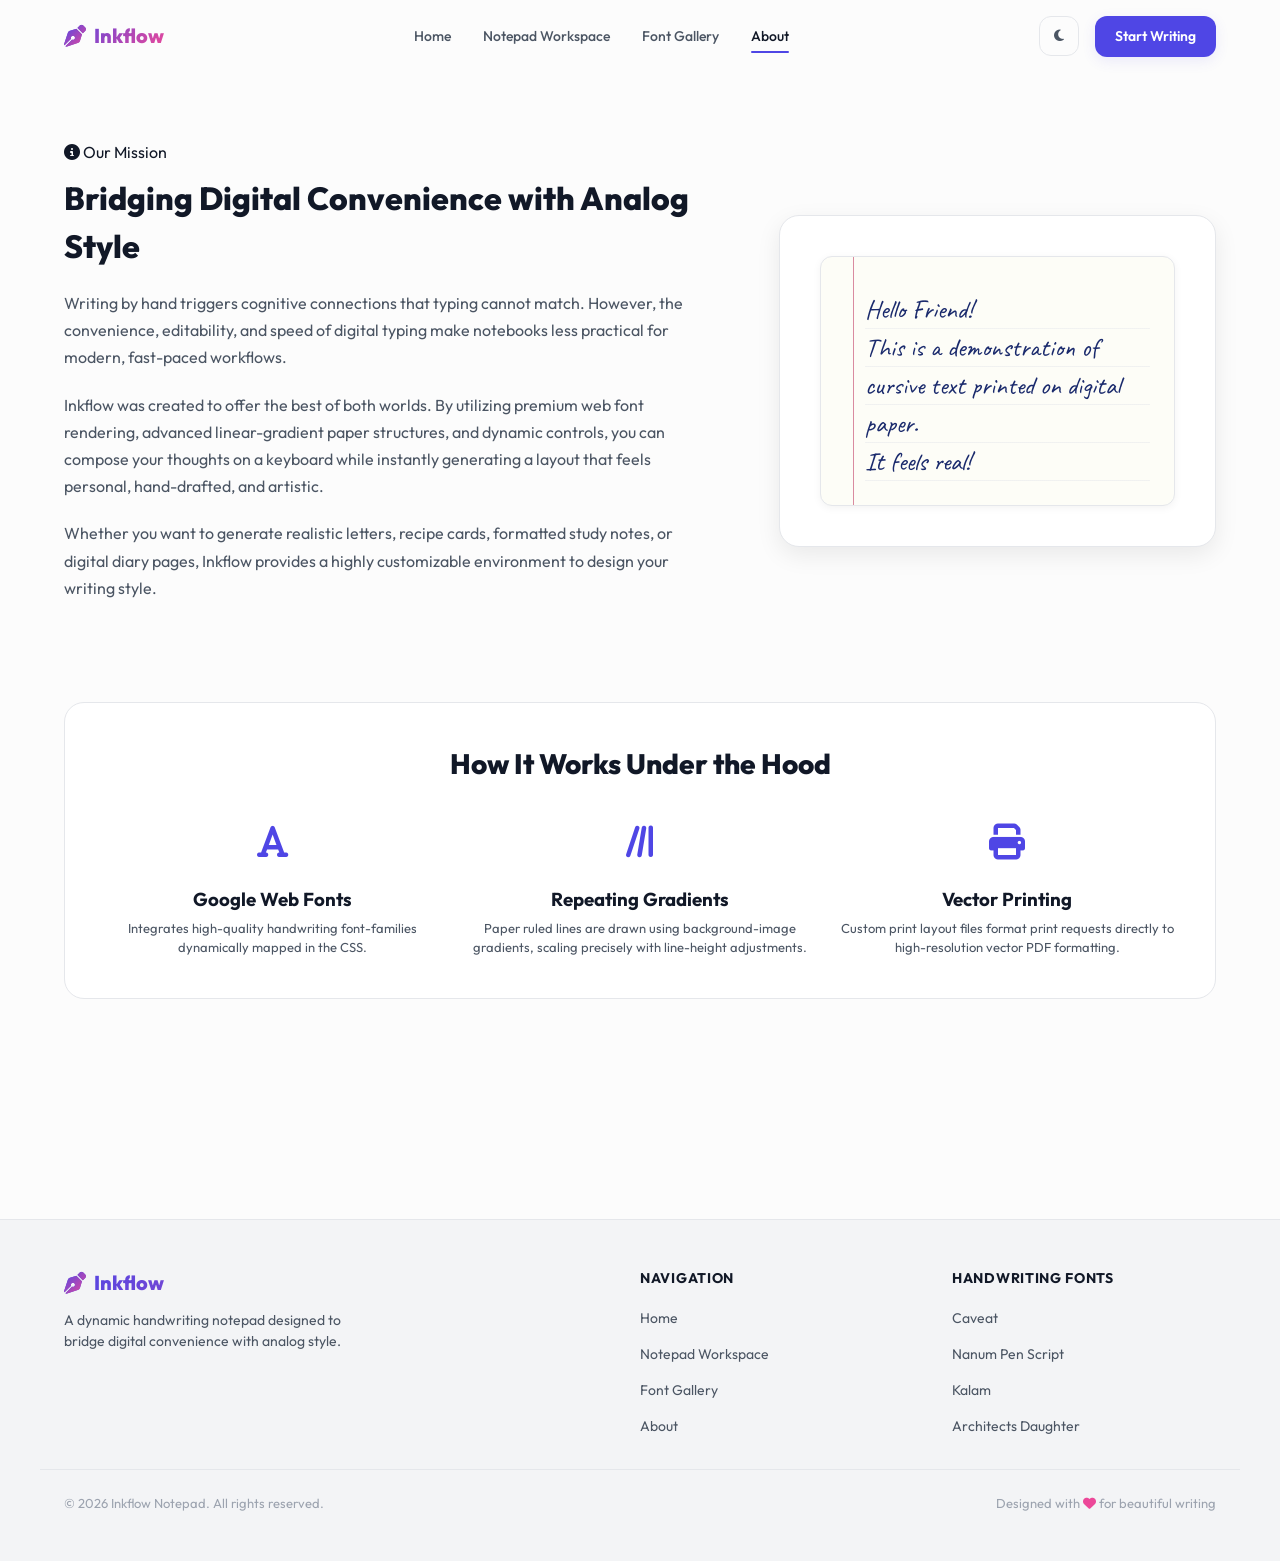
==== about.html @ 98b2b2d3 "Initial commit: Inkflow Notepad - handwriting web app with custom fonts, stamp feature, editor works" ====
<!DOCTYPE html>
<html lang="en" data-theme="light">
<head>
  <meta charset="UTF-8">
  <meta name="viewport" content="width=device-width, initial-scale=1.0">
  <title>About - Inkflow Notepad</title>
  <meta name="description" content="Learn more about Inkflow, the digital handwriting emulator. Find out how we render realistic notes and how to print your results.">
  <link rel="stylesheet" href="https://cdnjs.cloudflare.com/ajax/libs/font-awesome/6.4.0/css/all.min.css">
  <link rel="stylesheet" href="css/global.css">
  <style>
    .about-section {
      padding: 140px 0 80px 0;
    }
    .about-grid {
      display: grid;
      grid-template-columns: 3fr 2fr;
      gap: 60px;
      align-items: center;
      margin-bottom: 80px;
    }
    .about-content h2 {
      font-size: 32px;
      font-weight: 800;
      margin-bottom: 20px;
    }
    .about-content p {
      color: var(--text-secondary);
      margin-bottom: 20px;
      line-height: 1.7;
    }
    .about-ill {
      background-color: var(--bg-card);
      border: 1px solid var(--border-color);
      border-radius: var(--radius-lg);
      padding: 40px;
      box-shadow: var(--shadow-md);
      position: relative;
    }
    .ill-paper {
      background-color: var(--paper-bg-ruled);
      border: 1px solid var(--border-color);
      border-radius: var(--radius-md);
      padding: 24px 24px 24px 44px;
      position: relative;
      overflow: hidden;
      box-shadow: var(--shadow-sm);
    }
    .ill-margin {
      position: absolute;
      left: 32px;
      top: 0;
      bottom: 0;
      width: 1px;
      background-color: var(--paper-margin-ruled);
    }
    .ill-text {
      font-family: 'Caveat', cursive;
      font-size: 26px;
      line-height: 38px;
      color: #1a2a6c;
      background-image: repeating-linear-gradient(to bottom, transparent, transparent 37px, var(--border-color) 38px);
      background-position: 0 10px;
      padding-top: 10px;
    }
    .tech-stack {
      background-color: var(--bg-card);
      border: 1px solid var(--border-color);
      border-radius: var(--radius-lg);
      padding: 40px;
      margin-bottom: 60px;
    }
    .tech-grid {
      display: grid;
      grid-template-columns: repeat(auto-fit, minmax(200px, 1fr));
      gap: 32px;
      margin-top: 30px;
    }
    .tech-item {
      text-align: center;
    }
    .tech-icon {
      font-size: 36px;
      color: var(--accent-color);
      margin-bottom: 16px;
    }
    .tech-name {
      font-weight: 700;
      margin-bottom: 6px;
    }
    .tech-desc {
      font-size: 13px;
      color: var(--text-secondary);
    }
    @media (max-width: 768px) {
      .about-grid {
        grid-template-columns: 1fr;
        gap: 40px;
      }
    }
  </style>
</head>
<body>

  <!-- Navigation Header -->
  <header>
    <div class="container nav-container">
      <a href="index.html" class="logo">
        <i class="fa-solid fa-pen-nib"></i> Inkflow
      </a>
      <nav class="nav-links">
        <a href="index.html" class="nav-link">Home</a>
        <a href="editor.html" class="nav-link">Notepad Workspace</a>
        <a href="fonts.html" class="nav-link">Font Gallery</a>
        <a href="about.html" class="nav-link active">About</a>
      </nav>
      <div class="nav-actions">
        <button id="theme-toggle" class="theme-btn" aria-label="Toggle Theme">
          <i class="fa-solid fa-moon"></i>
          <i class="fa-solid fa-sun"></i>
        </button>
        <a href="editor.html" class="btn btn-primary">Start Writing</a>
        <button id="menu-toggle" class="menu-btn" aria-label="Toggle Mobile Menu">
          <i class="fa-solid fa-bars"></i>
        </button>
      </div>
    </div>
  </header>

  <!-- About Content -->
  <section class="about-section">
    <div class="container">
      <div class="about-grid">
        <div class="about-content">
          <span class="hero-tag"><i class="fa-solid fa-circle-info"></i> Our Mission</span>
          <h2 style="margin-top: 10px;">Bridging Digital Convenience with Analog Style</h2>
          <p>
            Writing by hand triggers cognitive connections that typing cannot match. However, the convenience, editability, and speed of digital typing make notebooks less practical for modern, fast-paced workflows.
          </p>
          <p>
            Inkflow was created to offer the best of both worlds. By utilizing premium web font rendering, advanced linear-gradient paper structures, and dynamic controls, you can compose your thoughts on a keyboard while instantly generating a layout that feels personal, hand-drafted, and artistic.
          </p>
          <p>
            Whether you want to generate realistic letters, recipe cards, formatted study notes, or digital diary pages, Inkflow provides a highly customizable environment to design your writing style.
          </p>
        </div>
        <div class="about-ill">
          <div class="ill-paper">
            <div class="ill-margin"></div>
            <div class="ill-text">
              Hello Friend!<br>
              This is a demonstration of cursive text printed on digital paper.<br>
              It feels real!
            </div>
          </div>
        </div>
      </div>

      <!-- Tech Stack -->
      <div class="tech-stack">
        <h2 style="font-size: 28px; font-weight: 800; text-align: center;">How It Works Under the Hood</h2>
        <div class="tech-grid">
          <div class="tech-item">
            <div class="tech-icon"><i class="fa-solid fa-font"></i></div>
            <h3 class="tech-name">Google Web Fonts</h3>
            <p class="tech-desc">Integrates high-quality handwriting font-families dynamically mapped in the CSS.</p>
          </div>
          <div class="tech-item">
            <div class="tech-icon"><i class="fa-solid fa-lines-leaning"></i></div>
            <h3 class="tech-name">Repeating Gradients</h3>
            <p class="tech-desc">Paper ruled lines are drawn using background-image gradients, scaling precisely with line-height adjustments.</p>
          </div>
          <div class="tech-item">
            <div class="tech-icon"><i class="fa-solid fa-print"></i></div>
            <h3 class="tech-name">Vector Printing</h3>
            <p class="tech-desc">Custom print layout files format print requests directly to high-resolution vector PDF formatting.</p>
          </div>
        </div>
      </div>
    </div>
  </section>

  <!-- Footer -->
  <footer>
    <div class="container footer-grid">
      <div class="footer-about">
        <a href="index.html" class="logo"><i class="fa-solid fa-pen-nib"></i> Inkflow</a>
        <p>A dynamic handwriting notepad designed to bridge digital convenience with analog style.</p>
      </div>
      <div>
        <h4 class="footer-title">Navigation</h4>
        <ul class="footer-links">
          <li><a href="index.html">Home</a></li>
          <li><a href="editor.html">Notepad Workspace</a></li>
          <li><a href="fonts.html">Font Gallery</a></li>
          <li><a href="about.html">About</a></li>
        </ul>
      </div>
      <div>
        <h4 class="footer-title">Handwriting Fonts</h4>
        <ul class="footer-links">
          <li><a href="https://fonts.google.com/specimen/Caveat" target="_blank" rel="noopener">Caveat</a></li>
          <li><a href="https://fonts.google.com/specimen/Nanum+Pen+Script" target="_blank" rel="noopener">Nanum Pen Script</a></li>
          <li><a href="https://fonts.google.com/specimen/Kalam" target="_blank" rel="noopener">Kalam</a></li>
          <li><a href="https://fonts.google.com/specimen/Architects+Daughter" target="_blank" rel="noopener">Architects Daughter</a></li>
        </ul>
      </div>
    </div>
    <div class="container footer-bottom">
      <p>&copy; 2026 Inkflow Notepad. All rights reserved.</p>
      <p>Designed with <i class="fa-solid fa-heart" style="color: #ec4899;"></i> for beautiful writing</p>
    </div>
  </footer>

  <script src="js/global.js"></script>
</body>
</html>
---- css/global.css ----
@import url('https://fonts.googleapis.com/css2?family=Architects+Daughter&family=Caveat:wght@400;500;600;700&family=Dancing+Script:wght@400;500;600;700&family=Dekko&family=Indie+Flower&family=Kalam:wght@300;400;700&family=Nanum+Pen+Script&family=Outfit:wght@300;400;500;600;700;800&family=Pacifico&family=Patrick+Hand&family=Playwrite+IN:wght@100..400&family=Sacramento&family=Tillana:wght@400;500;600;700;800&display=swap');

/* ===== Custom Local Handwriting Font: "MyHandwriting" ===== */
/* Myfont = base: has digits (0-9), punctuation, space, A-Z, a-z */
@font-face {
  font-family: 'MyHandwriting';
  src: url('../font/Myfont-Regular.ttf') format('truetype'),
       url('../font/Myfont-Regular.otf') format('opentype');
  font-weight: 400;
  font-style: normal;
  font-display: swap;
  /* Covers everything: space, punctuation, digits, uppercase & lowercase */
  unicode-range: U+0020-005C, U+0061-007A;
}

/* Myfont2 = alternate letter glyphs for A-Z, a-z (style variant) */
@font-face {
  font-family: 'MyHandwriting';
  src: url('../font/Myfont2-Regular.otf') format('opentype');
  font-weight: 500;
  font-style: normal;
  font-display: swap;
  unicode-range: U+0041-005A, U+0061-007A;
}

/* Myfont3 = second alternate letter style for A-Z, a-z */
@font-face {
  font-family: 'MyHandwriting';
  src: url('../font/Myfont3-Regular.ttf') format('truetype'),
       url('../font/Myfont3-Regular.otf') format('opentype');
  font-weight: 600;
  font-style: normal;
  font-display: swap;
  unicode-range: U+0041-005A, U+0061-007A;
}

/* Myfont4 = special capital I only */
@font-face {
  font-family: 'MyHandwriting';
  src: url('../font/Myfont4-Regular.ttf') format('truetype'),
       url('../font/Myfont4-Regular.otf') format('opentype');
  font-weight: 700;
  font-style: normal;
  font-display: swap;
  unicode-range: U+0049; /* Capital I only */
}


:root {
  /* Font Family variables */
  --font-sans: 'Outfit', -apple-system, BlinkMacSystemFont, "Segoe UI", Roboto, Helvetica, Arial, sans-serif;
  
  /* Shared variables */
  --radius-sm: 8px;
  --radius-md: 12px;
  --radius-lg: 20px;
  --radius-full: 9999px;
  --transition-fast: 0.2s ease;
  --transition-normal: 0.3s ease;
  --transition-slow: 0.5s ease;
  --shadow-sm: 0 2px 8px rgba(0, 0, 0, 0.05);
  --shadow-md: 0 8px 24px rgba(0, 0, 0, 0.08);
  --shadow-lg: 0 16px 48px rgba(0, 0, 0, 0.12);

  /* Light Theme Variables */
  --bg-primary: #fcfcfc;
  --bg-secondary: #f3f4f6;
  --bg-card: #ffffff;
  --bg-glass: rgba(255, 255, 255, 0.7);
  --text-primary: #111827;
  --text-secondary: #4b5563;
  --text-tertiary: #9ca3af;
  --border-color: #e5e7eb;
  --accent-color: #4f46e5;
  --accent-hover: #4338ca;
  --accent-light: rgba(79, 70, 229, 0.1);
  --success-color: #10b981;
  
  /* Paper Presets */
  --paper-bg-ruled: #fdfdf7;
  --paper-line-ruled: #e2e4d9;
  --paper-margin-ruled: #d98ba0;
  
  --paper-bg-legal: #fffdeb;
  --paper-line-legal: #e6e3c5;
  --paper-margin-legal: #ea7085;
  
  --paper-bg-grid: #fafafa;
  --paper-line-grid: #e2e8f0;
  
  --paper-bg-vintage: #f2e6d0;
  --paper-line-vintage: #d3c4a9;
  --paper-margin-vintage: #c27c88;
}

[data-theme="dark"] {
  /* Dark Theme Variables */
  --bg-primary: #090c15;
  --bg-secondary: #111726;
  --bg-card: #151d30;
  --bg-glass: rgba(21, 29, 48, 0.7);
  --text-primary: #f3f4f6;
  --text-secondary: #9ca3af;
  --text-tertiary: #6b7280;
  --border-color: #243049;
  --accent-color: #6366f1;
  --accent-hover: #4f46e5;
  --accent-light: rgba(99, 102, 241, 0.15);
  --success-color: #34d399;
}

/* Base Styles */
* {
  margin: 0;
  padding: 0;
  box-sizing: border-box;
}

body {
  font-family: var(--font-sans);
  background-color: var(--bg-primary);
  color: var(--text-primary);
  line-height: 1.5;
  overflow-x: hidden;
  transition: background-color var(--transition-normal), color var(--transition-normal);
}

a {
  text-decoration: none;
  color: inherit;
}

button, input, select, textarea {
  font-family: inherit;
  outline: none;
}

/* Scrollbar */
::-webkit-scrollbar {
  width: 8px;
  height: 8px;
}
::-webkit-scrollbar-track {
  background: var(--bg-primary);
}
::-webkit-scrollbar-thumb {
  background: var(--border-color);
  border-radius: var(--radius-full);
}
::-webkit-scrollbar-thumb:hover {
  background: var(--text-tertiary);
}

/* Common Layout Container */
.container {
  max-width: 1200px;
  margin: 0 auto;
  padding: 0 24px;
}

/* Glassmorphism Panel */
.glass {
  background: var(--bg-glass);
  backdrop-filter: blur(12px);
  -webkit-backdrop-filter: blur(12px);
  border: 1px solid var(--border-color);
}

/* Navigation Header */
header {
  position: fixed;
  top: 0;
  left: 0;
  right: 0;
  height: 72px;
  display: flex;
  align-items: center;
  z-index: 1000;
  transition: background-color var(--transition-normal), border-color var(--transition-normal), box-shadow var(--transition-normal);
}

header.scrolled {
  background: var(--bg-glass);
  backdrop-filter: blur(16px);
  -webkit-backdrop-filter: blur(16px);
  border-bottom: 1px solid var(--border-color);
  box-shadow: var(--shadow-sm);
}

.nav-container {
  display: flex;
  justify-content: space-between;
  align-items: center;
  width: 100%;
}

.logo {
  font-size: 20px;
  font-weight: 800;
  background: linear-gradient(135deg, var(--accent-color), #ec4899);
  -webkit-background-clip: text;
  -webkit-text-fill-color: transparent;
  display: flex;
  align-items: center;
  gap: 8px;
}

.logo i {
  font-size: 22px;
  background: linear-gradient(135deg, var(--accent-color), #ec4899);
  -webkit-background-clip: text;
  -webkit-text-fill-color: transparent;
}

.nav-links {
  display: flex;
  align-items: center;
  gap: 32px;
}

.nav-link {
  font-size: 14px;
  font-weight: 500;
  color: var(--text-secondary);
  transition: color var(--transition-fast);
  position: relative;
}

.nav-link:hover, .nav-link.active {
  color: var(--text-primary);
}

.nav-link.active::after {
  content: '';
  position: absolute;
  bottom: -6px;
  left: 0;
  width: 100%;
  height: 2px;
  background: var(--accent-color);
  border-radius: var(--radius-full);
}

.nav-actions {
  display: flex;
  align-items: center;
  gap: 16px;
}

/* Theme Switcher Button */
.theme-btn {
  background: none;
  border: 1px solid var(--border-color);
  width: 40px;
  height: 40px;
  border-radius: var(--radius-md);
  color: var(--text-secondary);
  cursor: pointer;
  display: flex;
  align-items: center;
  justify-content: center;
  transition: background-color var(--transition-fast), color var(--transition-fast);
}

.theme-btn:hover {
  background-color: var(--bg-secondary);
  color: var(--text-primary);
}

.theme-btn .fa-sun {
  display: none;
}
[data-theme="dark"] .theme-btn .fa-moon {
  display: none;
}
[data-theme="dark"] .theme-btn .fa-sun {
  display: block;
}

/* Mobile Menu Button */
.menu-btn {
  display: none;
  background: none;
  border: none;
  color: var(--text-primary);
  font-size: 24px;
  cursor: pointer;
}

/* Premium Buttons */
.btn {
  display: inline-flex;
  align-items: center;
  justify-content: center;
  gap: 8px;
  padding: 10px 20px;
  font-size: 14px;
  font-weight: 600;
  border-radius: var(--radius-md);
  cursor: pointer;
  transition: transform var(--transition-fast), background-color var(--transition-fast), box-shadow var(--transition-fast);
}

.btn:active {
  transform: scale(0.97);
}

.btn-primary {
  background-color: var(--accent-color);
  color: #ffffff;
  border: none;
  box-shadow: 0 4px 14px var(--accent-light);
}

.btn-primary:hover {
  background-color: var(--accent-hover);
  box-shadow: 0 6px 20px var(--accent-light);
}

.btn-secondary {
  background-color: transparent;
  color: var(--text-primary);
  border: 1px solid var(--border-color);
}

.btn-secondary:hover {
  background-color: var(--bg-secondary);
}

/* Footer Section */
footer {
  border-top: 1px solid var(--border-color);
  padding: 48px 0;
  margin-top: 80px;
  background-color: var(--bg-secondary);
  transition: background-color var(--transition-normal);
}

.footer-grid {
  display: grid;
  grid-template-columns: 2fr 1fr 1fr;
  gap: 48px;
  margin-bottom: 32px;
}

.footer-about p {
  color: var(--text-secondary);
  margin-top: 12px;
  max-width: 320px;
  font-size: 14px;
}

.footer-title {
  font-size: 14px;
  font-weight: 700;
  color: var(--text-primary);
  margin-bottom: 16px;
  text-transform: uppercase;
  letter-spacing: 0.05em;
}

.footer-links {
  list-style: none;
  display: flex;
  flex-direction: column;
  gap: 12px;
}

.footer-links a {
  font-size: 14px;
  color: var(--text-secondary);
  transition: color var(--transition-fast);
}

.footer-links a:hover {
  color: var(--accent-color);
}

.footer-bottom {
  border-top: 1px solid var(--border-color);
  padding-top: 24px;
  display: flex;
  justify-content: space-between;
  align-items: center;
  font-size: 13px;
  color: var(--text-tertiary);
}

/* Responsive adjustments */
@media (max-width: 768px) {
  .nav-links {
    display: none;
    position: fixed;
    top: 72px;
    left: 0;
    right: 0;
    background-color: var(--bg-card);
    border-bottom: 1px solid var(--border-color);
    flex-direction: column;
    padding: 24px;
    gap: 16px;
    box-shadow: var(--shadow-md);
  }
  
  .nav-links.active {
    display: flex;
  }
  
  .menu-btn {
    display: block;
  }
  
  .footer-grid {
    grid-template-columns: 1fr;
    gap: 32px;
  }
}
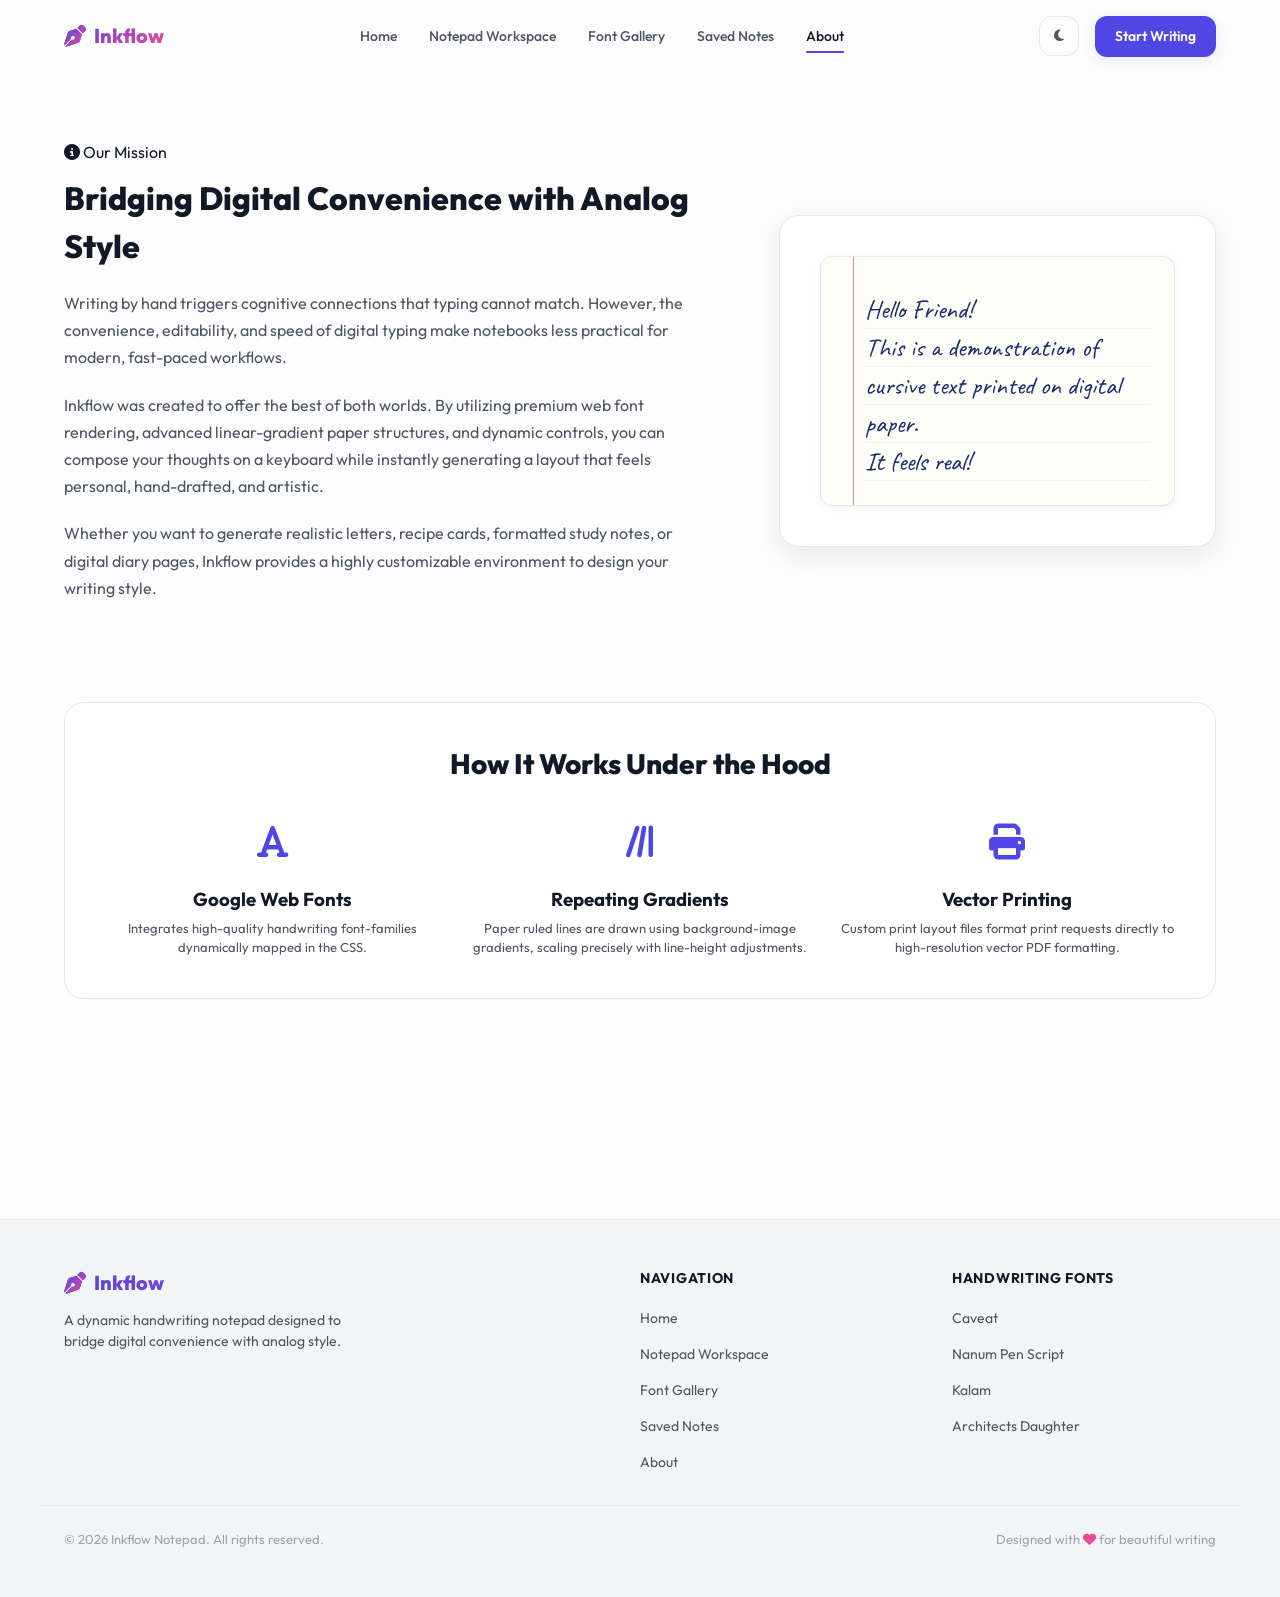
==== commit d44794b3: "Add Saved Notes library, Multi-Page system, Razor Page Slicer, and Gemma 4 AI Transcriber" ====
--- a/about.html
+++ b/about.html
@@ -111,6 +111,7 @@
         <a href="index.html" class="nav-link">Home</a>
         <a href="editor.html" class="nav-link">Notepad Workspace</a>
         <a href="fonts.html" class="nav-link">Font Gallery</a>
+        <a href="notes.html" class="nav-link">Saved Notes</a>
         <a href="about.html" class="nav-link active">About</a>
       </nav>
       <div class="nav-actions">
@@ -192,6 +193,7 @@
           <li><a href="index.html">Home</a></li>
           <li><a href="editor.html">Notepad Workspace</a></li>
           <li><a href="fonts.html">Font Gallery</a></li>
+          <li><a href="notes.html">Saved Notes</a></li>
           <li><a href="about.html">About</a></li>
         </ul>
       </div>
